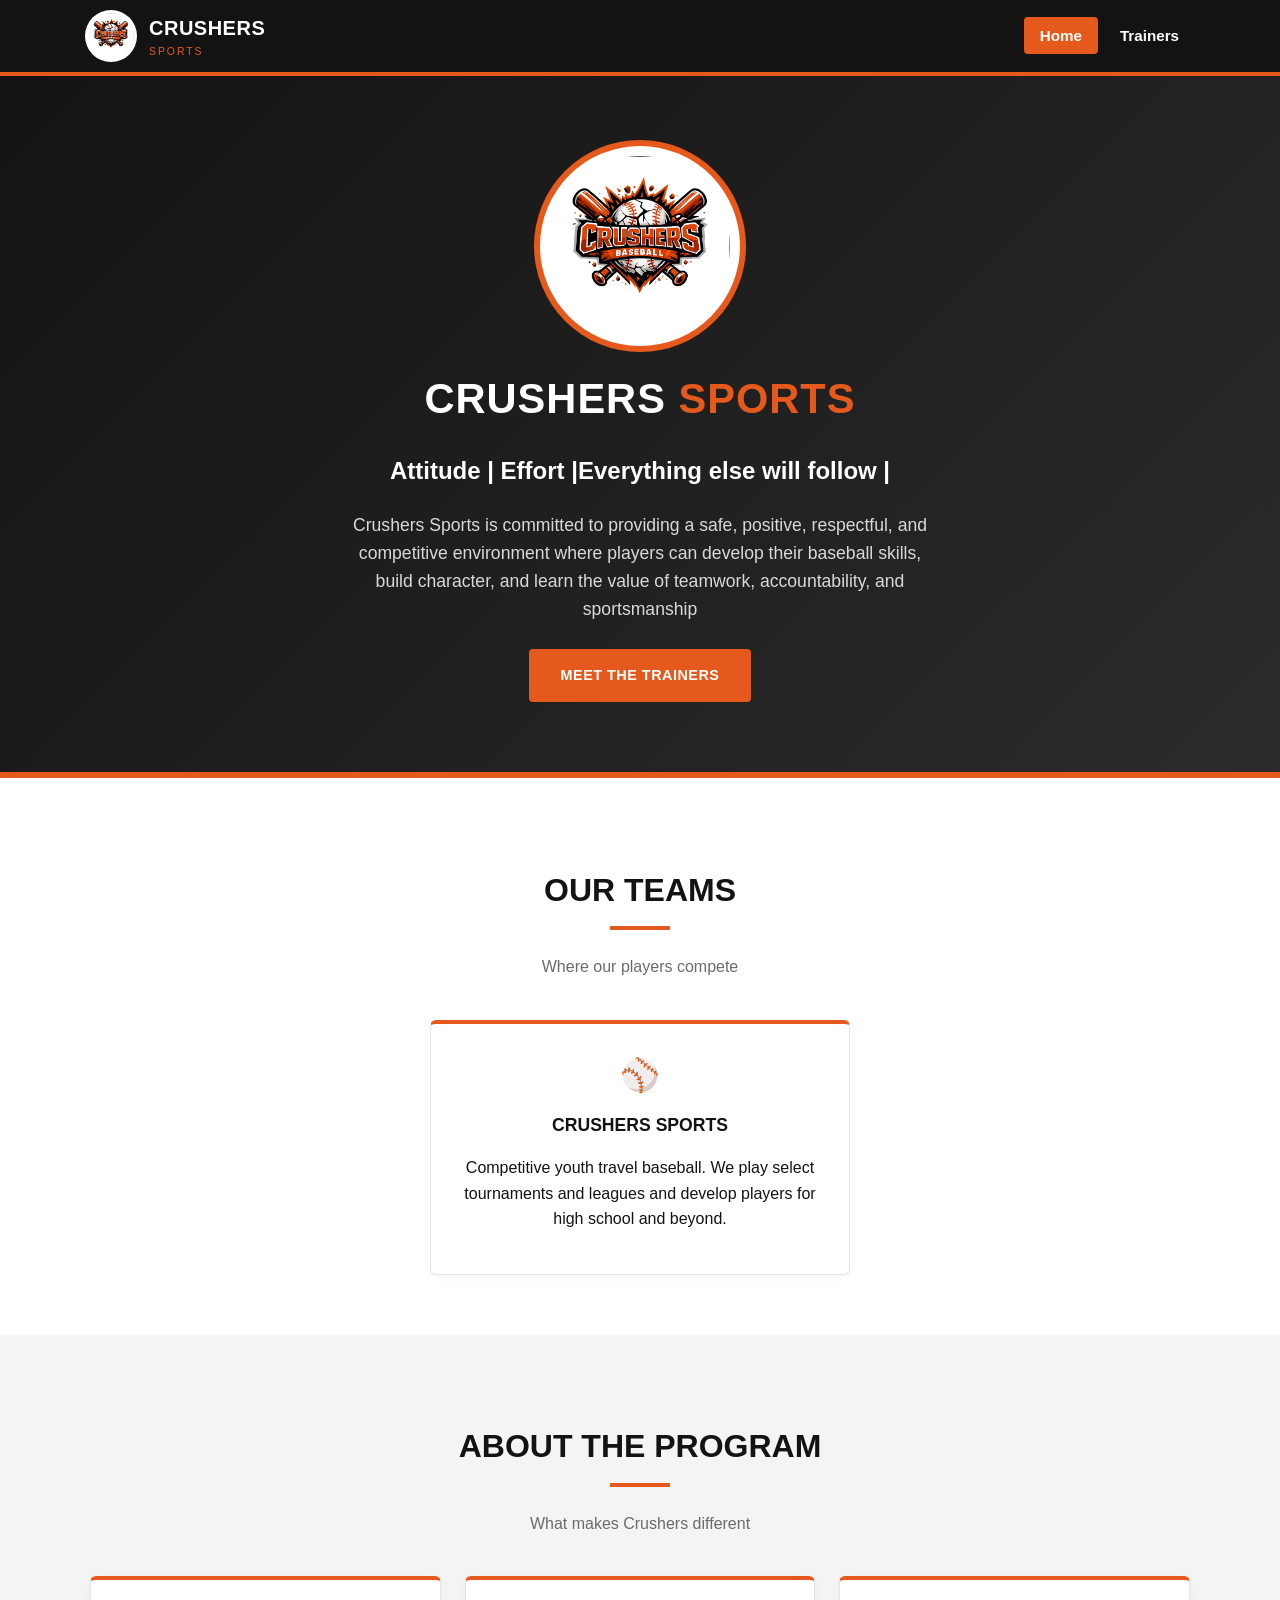
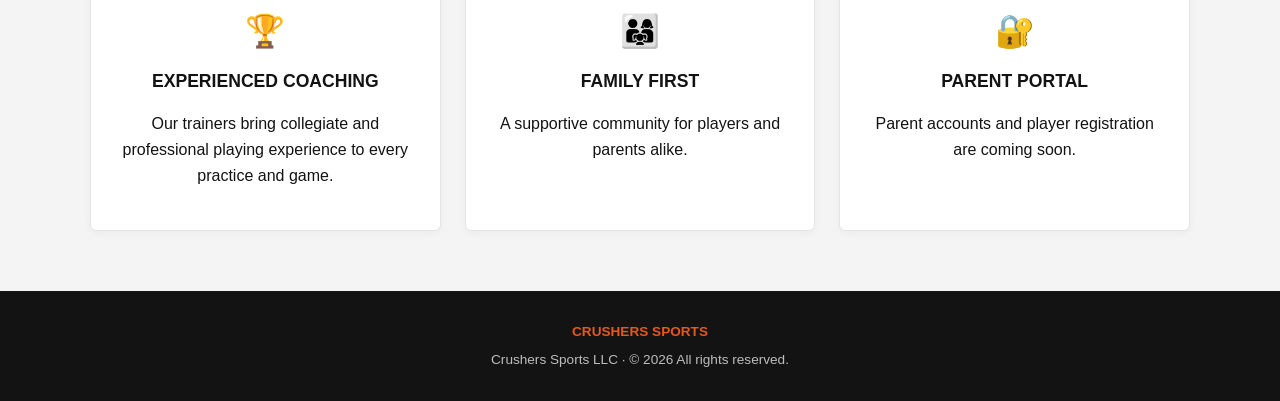
==== index.html @ 7b1caec4 "Change footer brand name in index.html Updated footer brand name from 'Crushers Baseball LLC' to 'Cr" ====
<!DOCTYPE html>
<html lang="en">
<head>
<meta charset="UTF-8">
<meta name="viewport" content="width=device-width, initial-scale=1.0">
<title>Crushers Sports | Home</title>
<link rel="stylesheet" href="css/style.css">
<link rel="icon" href="img/logo.jpg">
</head>
<body>
<header class="site-header">
  <div class="nav-wrap">
    <a href="index.html" class="brand">
      <img src="img/logo.jpg" alt="Crushers logo">
      <div class="brand-text">Crushers<span>Sports</span></div>
    </a>
    <nav class="main-nav"><ul>
      <li><a href="index.html" class="active">Home</a></li>
      <li><a href="trainers.html">Trainers</a></li>
    </ul></nav>
  </div>
</header>

<main>
<section class="hero">
  <img class="hero-logo" src="img/logo.jpg" alt="Crushers Baseball logo">
  <h1>Crushers <span>Sports</span></h1>
  <h2>Attitude | Effort |<span>Everything else will follow |</span></h2>
  <p>Crushers Sports is committed to providing a safe, positive, respectful, and competitive environment where players can develop their baseball skills, build character, and learn the value of teamwork, accountability, and sportsmanship</p>
  <div class="hero-actions">
    <a href="trainers.html" class="btn btn-primary">Meet the Trainers</a>
  </div>
</section>

<section>
  <div class="section-inner">
    <div class="section-title"><h2>Our Teams</h2><p>Where our players compete</p></div>
    <div class="grid-3" style="grid-template-columns: 1fr; max-width: 420px; margin: 0 auto;">
      <div class="card">
        <div class="icon">⚾</div>
        <h3>Crushers Sports</h3>
        <p>Competitive youth travel baseball. We play select tournaments and leagues and develop players for high school and beyond.</p>
      </div>
    </div>
  </div>
</section>

<section class="about-alt">
  <div class="section-inner">
    <div class="section-title"><h2>About the Program</h2><p>What makes Crushers different</p></div>
    <div class="grid-3">
      <div class="card"><div class="icon">🏆</div><h3>Experienced Coaching</h3><p>Our trainers bring collegiate and professional playing experience to every practice and game.</p></div>
      <div class="card"><div class="icon">👨‍👩‍👧</div><h3>Family First</h3><p>A supportive community for players and parents alike.</p></div>
      <div class="card"><div class="icon">🔐</div><h3>Parent Portal</h3><p>Parent accounts and player registration are coming soon.</p></div>
    </div>
  </div>
</section>

</main>

<footer>
  <div class="footer-brand">Crushers Sports</div>
  <div>Crushers Sports LLC &middot; &copy; 2026 All rights reserved.</div>
</footer>

</body>
</html>
---- css/style.css ----
:root {
  --crushers-orange: #e6591c;
  --crushers-orange-dark: #c2410c;
  --crushers-black: #131313;
  --crushers-charcoal: #1f1f1f;
  --crushers-white: #ffffff;
  --crushers-gray: #6b6b6b;
  --crushers-light-gray: #f4f4f4;
}

* { box-sizing: border-box; }

body {
  margin: 0;
  font-family: 'Segoe UI', Arial, Helvetica, sans-serif;
  color: var(--crushers-black);
  background: var(--crushers-white);
  line-height: 1.6;
}

a { text-decoration: none; color: inherit; }

img { max-width: 100%; display: block; }

/* ---------- Header / Nav ---------- */
.site-header {
  background: var(--crushers-black);
  border-bottom: 4px solid var(--crushers-orange);
  position: sticky;
  top: 0;
  z-index: 100;
}

.nav-wrap {
  max-width: 1150px;
  margin: 0 auto;
  display: flex;
  align-items: center;
  justify-content: space-between;
  padding: 10px 20px;
}

.brand {
  display: flex;
  align-items: center;
  gap: 12px;
}

.brand img {
  height: 52px;
  width: 52px;
  object-fit: contain;
  background: var(--crushers-white);
  border-radius: 50%;
  padding: 3px;
}

.brand-text {
  color: var(--crushers-white);
  font-weight: 800;
  font-size: 1.25rem;
  letter-spacing: 0.5px;
  text-transform: uppercase;
}

.brand-text span {
  display: block;
  font-size: 0.65rem;
  font-weight: 500;
  color: var(--crushers-orange);
  letter-spacing: 2px;
}

nav.main-nav ul {
  list-style: none;
  display: flex;
  gap: 6px;
  margin: 0;
  padding: 0;
}

nav.main-nav a {
  color: var(--crushers-white);
  font-weight: 600;
  padding: 10px 16px;
  border-radius: 4px;
  font-size: 0.95rem;
  transition: background 0.2s, color 0.2s;
}

nav.main-nav a:hover,
nav.main-nav a.active {
  background: var(--crushers-orange);
  color: var(--crushers-white);
}

.nav-toggle { display: none; }

/* ---------- Hero ---------- */
.hero {
  background: linear-gradient(135deg, var(--crushers-black) 0%, #2b2b2b 100%);
  color: var(--crushers-white);
  padding: 70px 20px;
  text-align: center;
  position: relative;
  overflow: hidden;
  border-bottom: 6px solid var(--crushers-orange);
}

.hero img.hero-logo {
  height: 200px;
  width: 200px;
  object-fit: contain;
  margin: 0 auto 20px;
  background: var(--crushers-white);
  border-radius: 50%;
  padding: 10px;
  box-shadow: 0 0 0 6px var(--crushers-orange);
}

.hero h1 {
  font-size: 2.6rem;
  margin: 10px 0 6px;
  text-transform: uppercase;
  letter-spacing: 1px;
}

.hero h1 span { color: var(--crushers-orange); }

.hero p {
  max-width: 600px;
  margin: 0 auto 26px;
  color: #d9d9d9;
  font-size: 1.1rem;
}

.btn {
  display: inline-block;
  padding: 13px 30px;
  border-radius: 4px;
  font-weight: 700;
  text-transform: uppercase;
  letter-spacing: 0.5px;
  font-size: 0.9rem;
  border: 2px solid transparent;
  cursor: pointer;
  transition: transform 0.15s, background 0.2s, color 0.2s;
}

.btn:hover { transform: translateY(-2px); }

.btn-primary {
  background: var(--crushers-orange);
  color: var(--crushers-white);
}

.btn-primary:hover { background: var(--crushers-orange-dark); }

.btn-outline {
  background: transparent;
  border-color: var(--crushers-white);
  color: var(--crushers-white);
  margin-left: 10px;
}

.btn-outline:hover {
  background: var(--crushers-white);
  color: var(--crushers-black);
}

.hero-actions { margin-top: 10px; }

/* ---------- Sections ---------- */
section { padding: 60px 20px; }

.section-inner {
  max-width: 1100px;
  margin: 0 auto;
}

.section-title {
  text-align: center;
  margin-bottom: 40px;
}

.section-title h2 {
  font-size: 2rem;
  text-transform: uppercase;
  margin-bottom: 8px;
  position: relative;
  display: inline-block;
}

.section-title h2::after {
  content: "";
  display: block;
  width: 60px;
  height: 4px;
  background: var(--crushers-orange);
  margin: 10px auto 0;
}

.section-title p { color: var(--crushers-gray); }

.about-alt { background: var(--crushers-light-gray); }

.grid-3 {
  display: grid;
  grid-template-columns: repeat(3, 1fr);
  gap: 24px;
}

.grid-4 {
  display: grid;
  grid-template-columns: repeat(4, 1fr);
  gap: 24px;
}

.card {
  background: var(--crushers-white);
  border: 1px solid #e5e5e5;
  border-top: 4px solid var(--crushers-orange);
  border-radius: 6px;
  padding: 26px 22px;
  text-align: center;
  box-shadow: 0 2px 8px rgba(0,0,0,0.04);
}

.card h3 { margin: 8px 0; text-transform: uppercase; font-size: 1.1rem; }

.card .icon {
  font-size: 2rem;
  margin-bottom: 10px;
}

/* ---------- Trainer cards ---------- */
.trainer-card {
  background: var(--crushers-white);
  border-radius: 8px;
  overflow: hidden;
  border: 1px solid #eaeaea;
  box-shadow: 0 3px 10px rgba(0,0,0,0.06);
  text-align: center;
}

.trainer-photo {
  height: 200px;
  width: 100%;
  background: var(--crushers-black);
  display: flex;
  align-items: center;
  justify-content: center;
  color: var(--crushers-orange);
  font-size: 3rem;
  font-weight: 800;
}

.trainer-info { padding: 20px; }

.trainer-info h3 {
  margin: 0 0 4px;
  text-transform: uppercase;
  font-size: 1.05rem;
}

.trainer-role {
  color: var(--crushers-orange);
  font-weight: 700;
  font-size: 0.82rem;
  text-transform: uppercase;
  letter-spacing: 0.5px;
  margin-bottom: 10px;
}

.trainer-bio {
  color: var(--crushers-gray);
  font-size: 0.92rem;
}

/* ---------- CTA band ---------- */
.cta-band {
  background: var(--crushers-orange);
  color: var(--crushers-white);
  text-align: center;
  padding: 50px 20px;
}

.cta-band h2 { margin-top: 0; text-transform: uppercase; }

.cta-band .btn-outline {
  border-color: var(--crushers-white);
}

/* ---------- Forms ---------- */
.form-page {
  max-width: 460px;
  margin: 60px auto;
  padding: 0 20px;
}

.form-card {
  background: var(--crushers-white);
  border: 1px solid #e5e5e5;
  border-top: 6px solid var(--crushers-orange);
  border-radius: 8px;
  padding: 36px 32px;
  box-shadow: 0 4px 16px rgba(0,0,0,0.06);
}

.form-card h1 {
  text-align: center;
  text-transform: uppercase;
  font-size: 1.5rem;
  margin-top: 0;
}

.form-card p.subtitle {
  text-align: center;
  color: var(--crushers-gray);
  margin-top: -6px;
  margin-bottom: 24px;
  font-size: 0.92rem;
}

.form-group { margin-bottom: 16px; }

.form-row {
  display: grid;
  grid-template-columns: 1fr 1fr;
  gap: 14px;
}

label {
  display: block;
  font-weight: 600;
  font-size: 0.85rem;
  margin-bottom: 6px;
  text-transform: uppercase;
  letter-spacing: 0.3px;
}

input[type="text"],
input[type="email"],
input[type="password"] {
  width: 100%;
  padding: 11px 12px;
  border: 1px solid #d0d0d0;
  border-radius: 4px;
  font-size: 0.95rem;
}

input:focus {
  outline: none;
  border-color: var(--crushers-orange);
  box-shadow: 0 0 0 3px rgba(230, 89, 28, 0.15);
}

.checkbox-row {
  display: flex;
  align-items: center;
  gap: 8px;
  font-size: 0.88rem;
  margin-bottom: 20px;
}

.checkbox-row input { width: auto; }

.form-card button.btn {
  width: 100%;
  font-size: 0.95rem;
  padding: 13px;
}

.form-footer {
  text-align: center;
  margin-top: 18px;
  font-size: 0.9rem;
  color: var(--crushers-gray);
}

.form-footer a {
  color: var(--crushers-orange);
  font-weight: 700;
}

/* ---------- Flash messages ---------- */
.flash-list {
  max-width: 460px;
  margin: 24px auto 0;
  padding: 0 20px;
}

.flash {
  padding: 12px 16px;
  border-radius: 4px;
  margin-bottom: 10px;
  font-size: 0.9rem;
  font-weight: 600;
}

.flash-success {
  background: #e6f7ec;
  color: #157347;
  border: 1px solid #b6e3c6;
}

.flash-error {
  background: #fdeceb;
  color: #b3261e;
  border: 1px solid #f3bdb8;
}

/* ---------- Dashboard ---------- */
.dashboard-box {
  max-width: 600px;
  margin: 70px auto;
  padding: 0 20px;
  text-align: center;
}

.dashboard-box .card { border-top-width: 6px; padding: 46px 30px; }

.dashboard-box h1 { text-transform: uppercase; margin-top: 10px; }

/* ---------- Footer ---------- */
footer {
  background: var(--crushers-black);
  color: #bdbdbd;
  text-align: center;
  padding: 30px 20px;
  font-size: 0.85rem;
}

footer .footer-brand {
  color: var(--crushers-orange);
  font-weight: 800;
  text-transform: uppercase;
  margin-bottom: 6px;
}

/* ---------- Responsive ---------- */
@media (max-width: 800px) {
  .grid-3, .grid-4 { grid-template-columns: 1fr 1fr; }
  .form-row { grid-template-columns: 1fr; }
}

@media (max-width: 600px) {
  nav.main-nav ul { flex-wrap: wrap; justify-content: center; }
  .grid-3, .grid-4 { grid-template-columns: 1fr; }
  .hero h1 { font-size: 1.9rem; }
  .nav-wrap { flex-direction: column; gap: 10px; }
}

/* ---------- Static-site additions ---------- */
.hidden { display: none !important; }
.form-msg { max-width: 460px; margin: 0 auto 16px; }
.player-list { list-style: none; padding: 0; margin: 16px 0; text-align: left; }
.player-list li {
  display: flex; justify-content: space-between; align-items: center;
  padding: 10px 14px; border: 1px solid #e5e5e5; border-radius: 4px; margin-bottom: 8px;
}
.btn-small { padding: 6px 12px; font-size: 0.75rem; }
.btn-danger { background: transparent; border-color: #b3261e; color: #b3261e; }
.consent { font-size: 0.85rem; margin-bottom: 18px; display: flex; gap: 8px; align-items: flex-start; }
.consent input { width: auto; margin-top: 4px; }
.dashboard-box .form-group { text-align: left; }
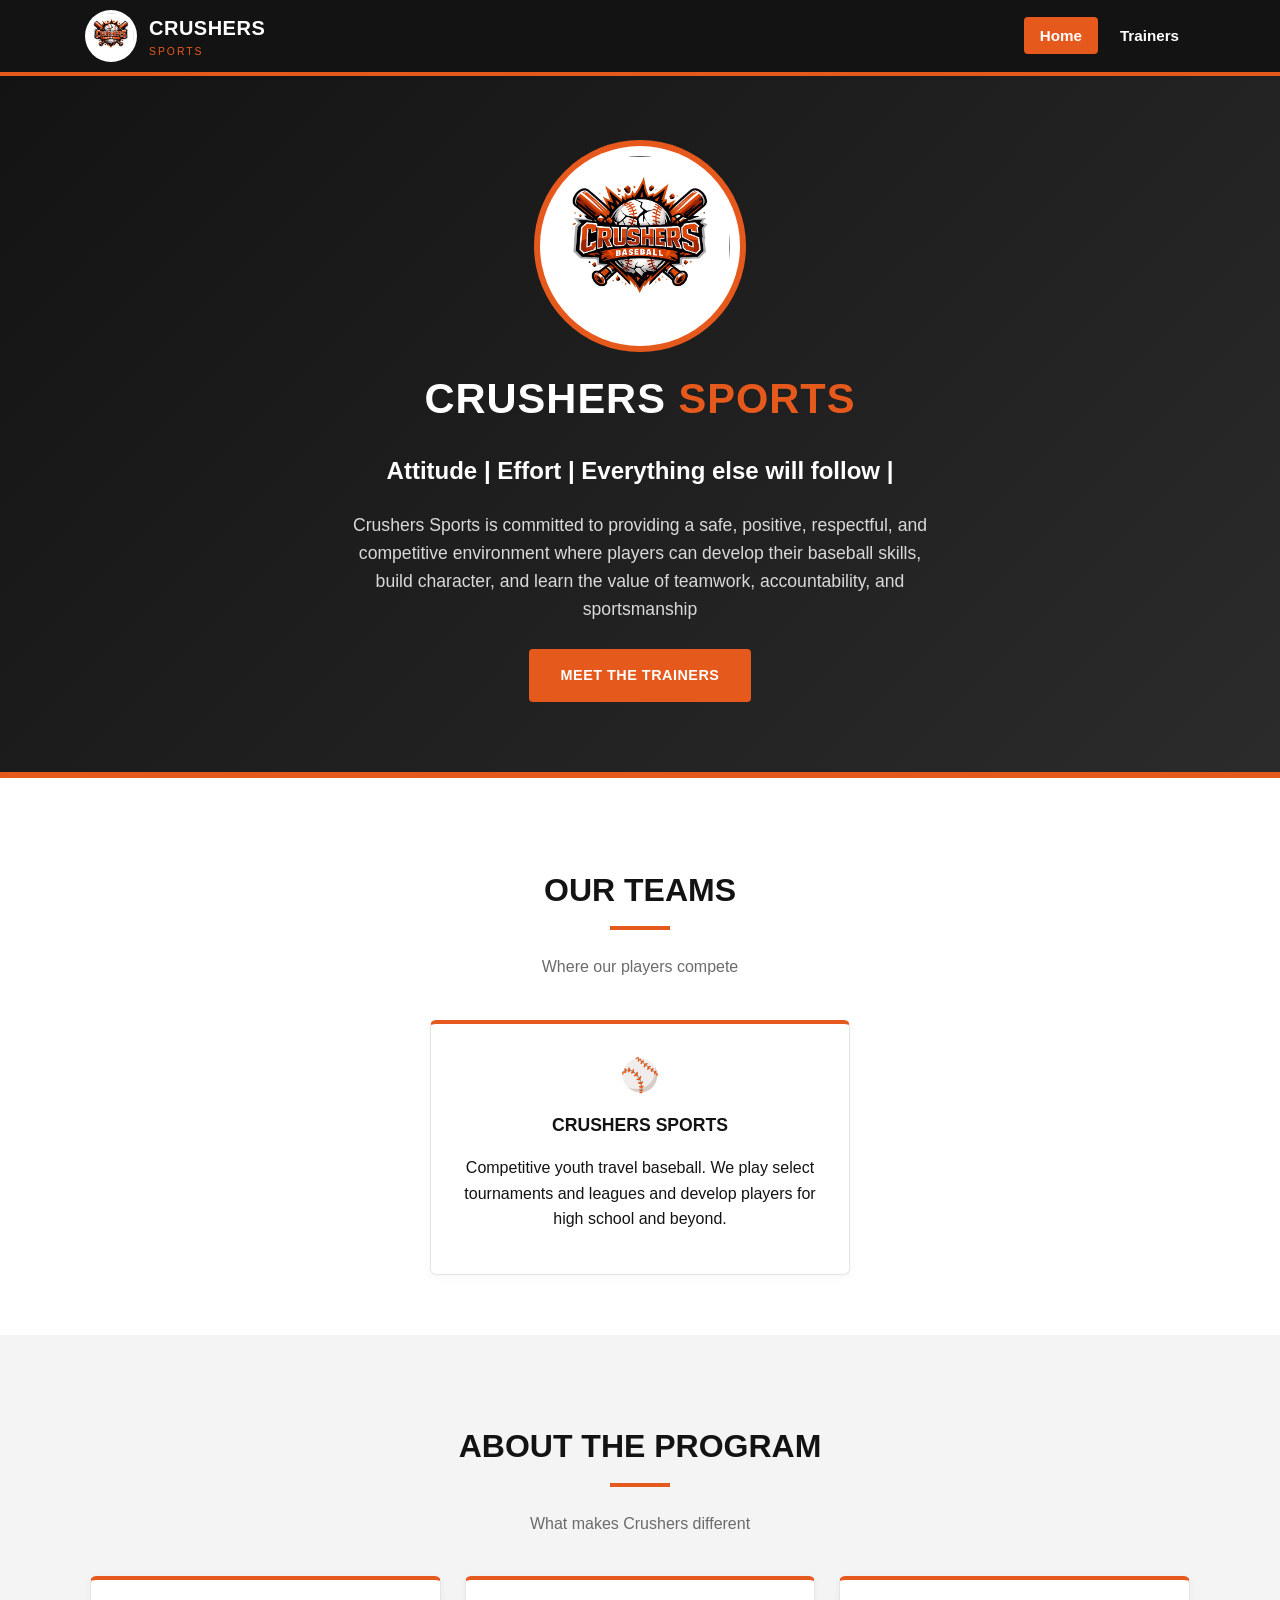
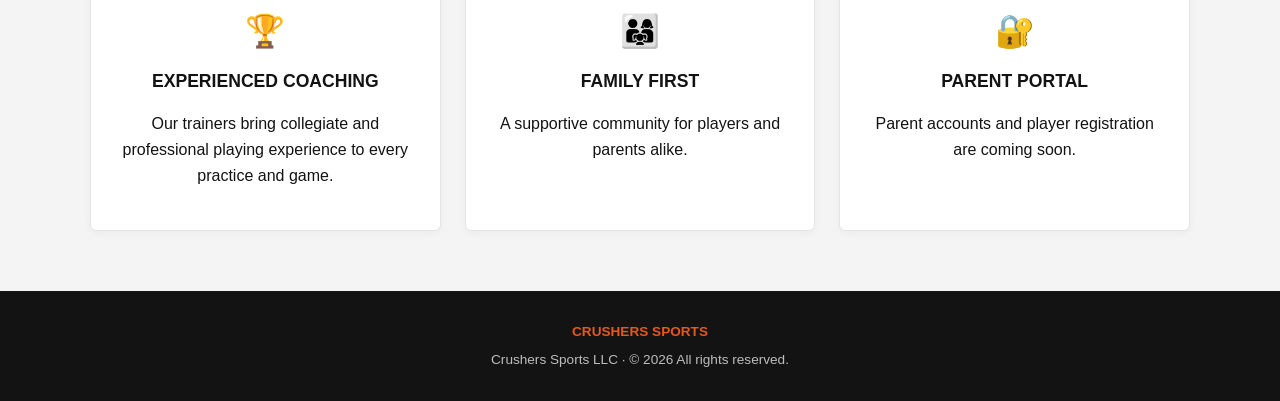
==== commit e54e5acd: "Fix spacing in the hero section subtitle" ====
--- a/index.html
+++ b/index.html
@@ -25,7 +25,7 @@
 <section class="hero">
   <img class="hero-logo" src="img/logo.jpg" alt="Crushers Baseball logo">
   <h1>Crushers <span>Sports</span></h1>
-  <h2>Attitude | Effort |<span>Everything else will follow |</span></h2>
+  <h2>Attitude | Effort | <span>Everything else will follow |</span></h2>
   <p>Crushers Sports is committed to providing a safe, positive, respectful, and competitive environment where players can develop their baseball skills, build character, and learn the value of teamwork, accountability, and sportsmanship</p>
   <div class="hero-actions">
     <a href="trainers.html" class="btn btn-primary">Meet the Trainers</a>
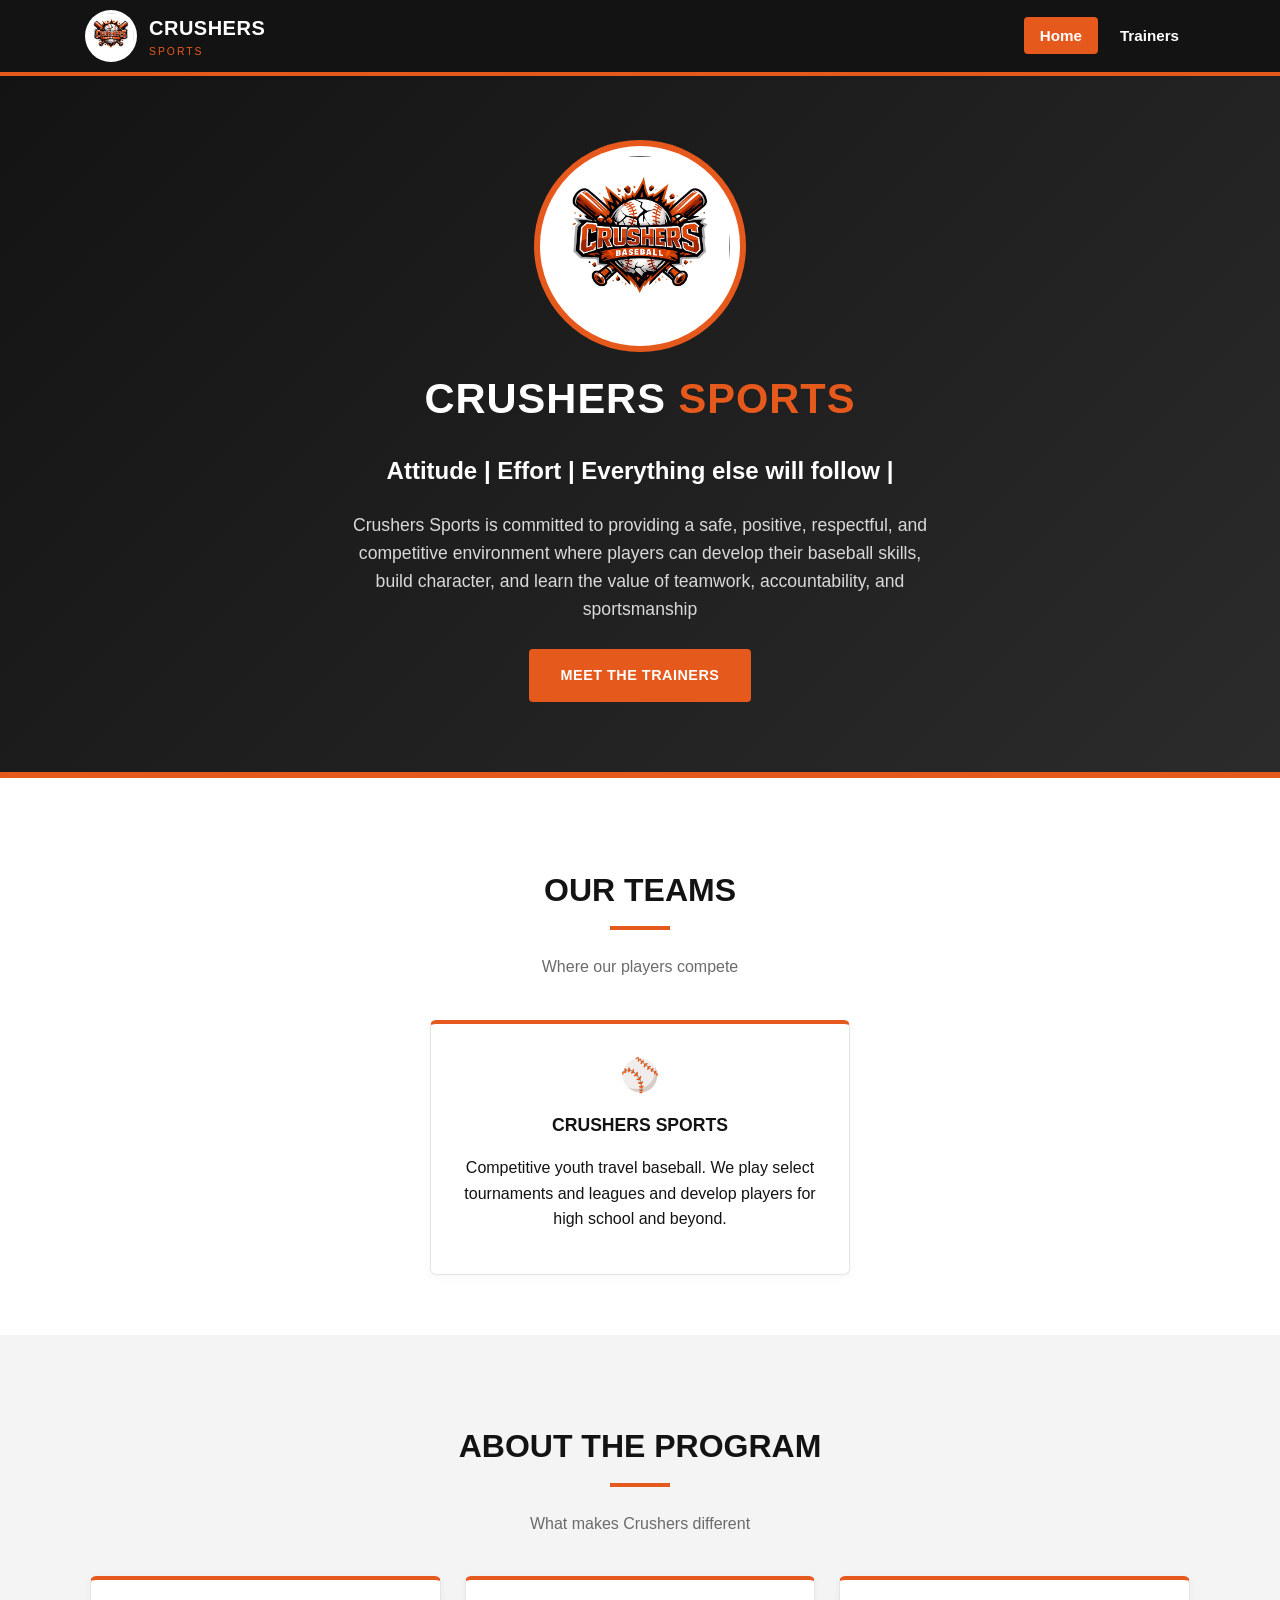
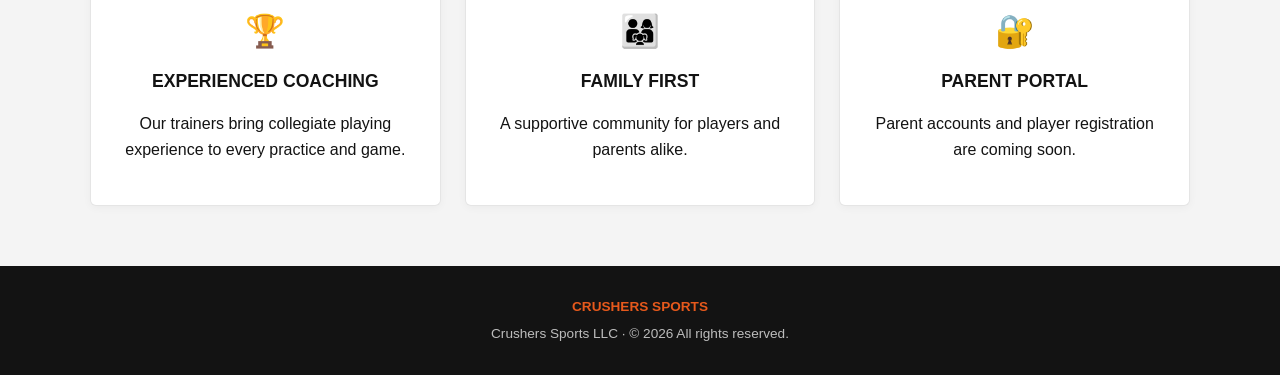
==== commit 78fc57a2: "Clarify coaching experience in about section Updated coaching experience description for clarity." ====
--- a/index.html
+++ b/index.html
@@ -49,7 +49,7 @@
   <div class="section-inner">
     <div class="section-title"><h2>About the Program</h2><p>What makes Crushers different</p></div>
     <div class="grid-3">
-      <div class="card"><div class="icon">🏆</div><h3>Experienced Coaching</h3><p>Our trainers bring collegiate and professional playing experience to every practice and game.</p></div>
+      <div class="card"><div class="icon">🏆</div><h3>Experienced Coaching</h3><p>Our trainers bring collegiate playing experience to every practice and game.</p></div>
       <div class="card"><div class="icon">👨‍👩‍👧</div><h3>Family First</h3><p>A supportive community for players and parents alike.</p></div>
       <div class="card"><div class="icon">🔐</div><h3>Parent Portal</h3><p>Parent accounts and player registration are coming soon.</p></div>
     </div>
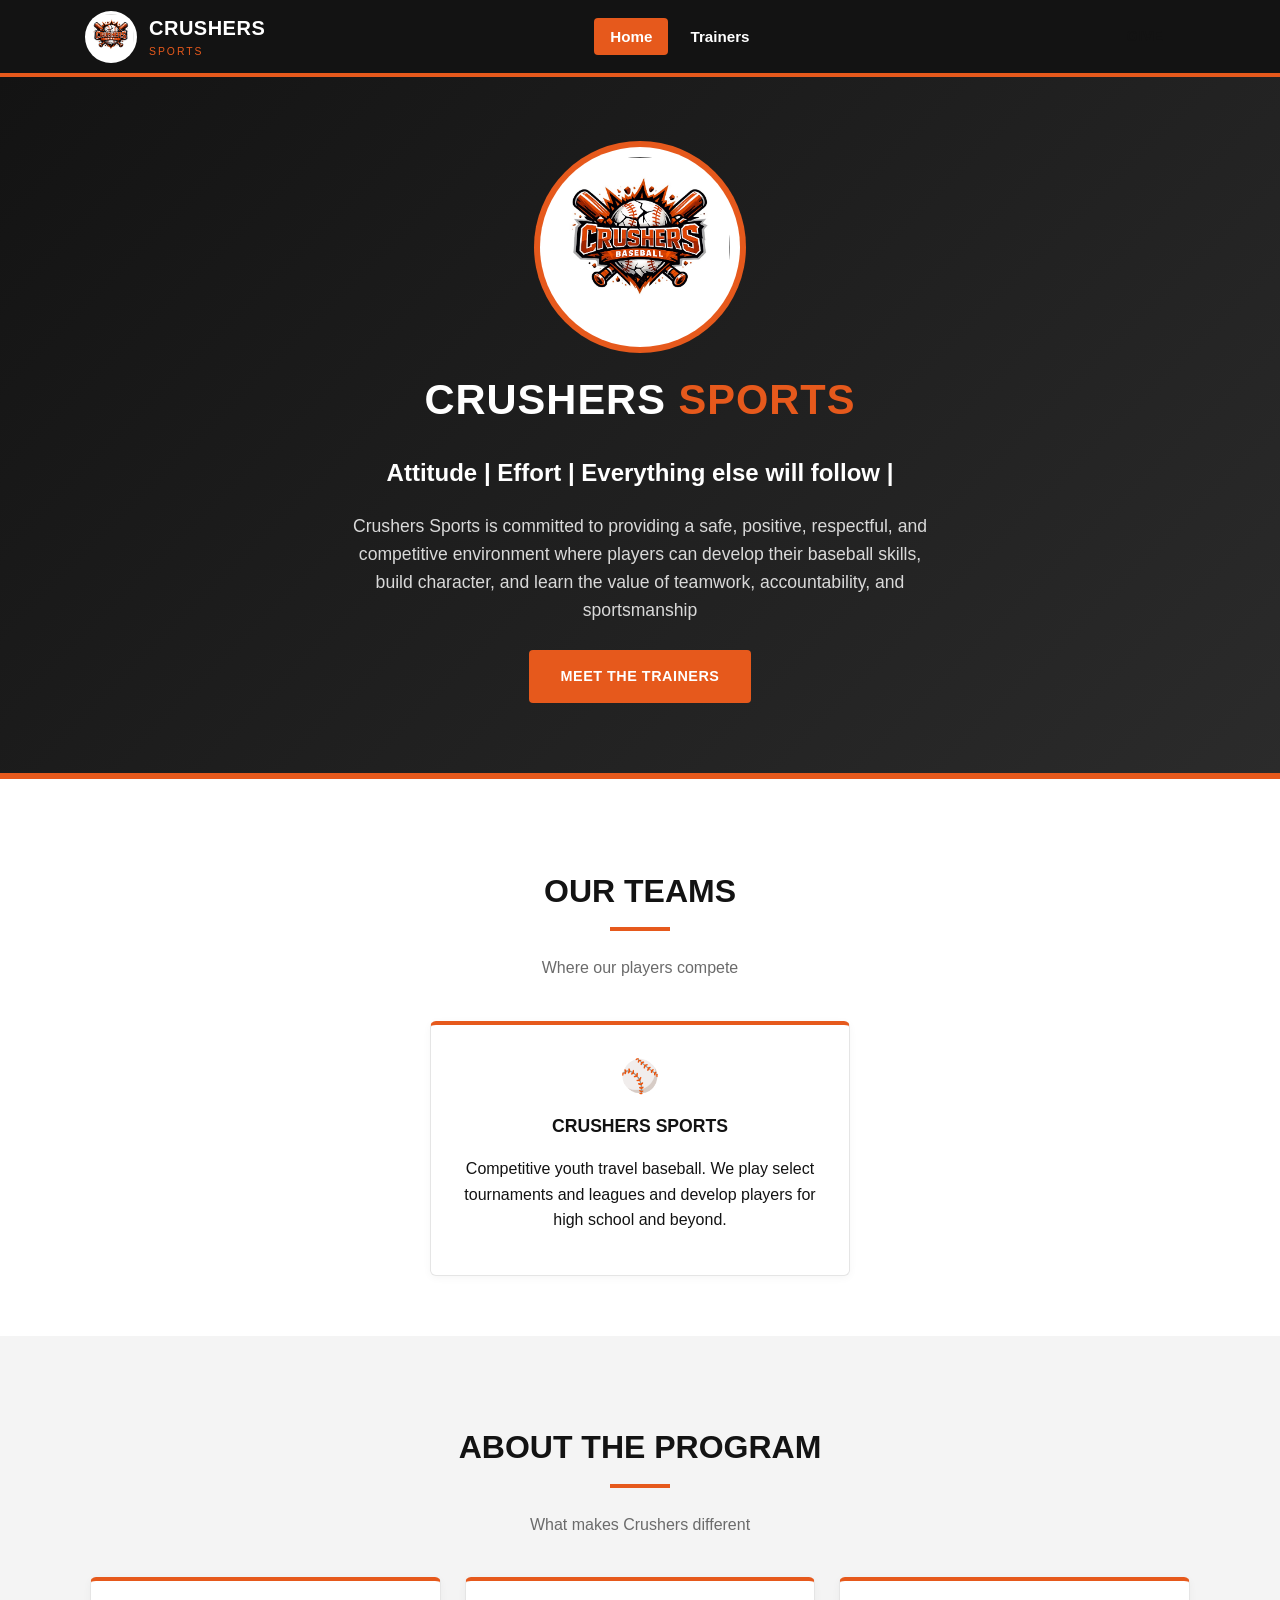
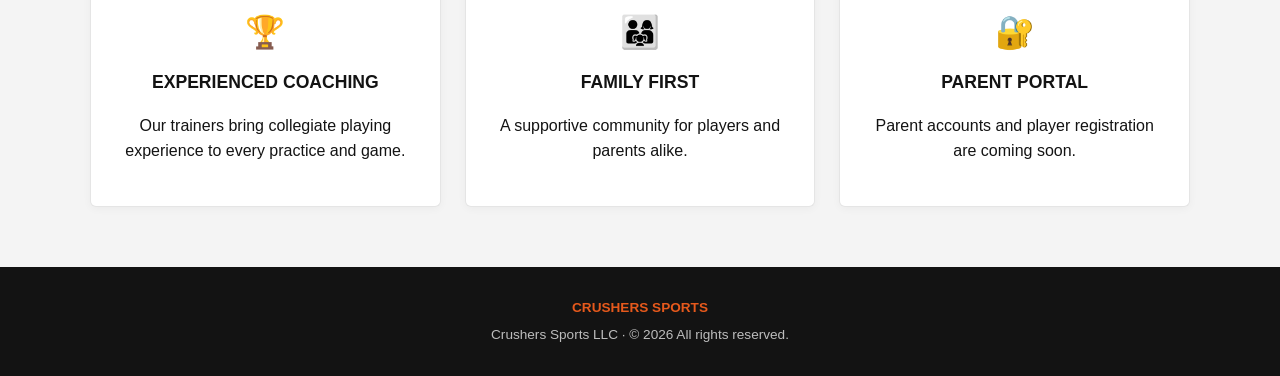
==== commit 9a40d067: "Add 'Give' button to the navigation" ====
--- a/index.html
+++ b/index.html
@@ -18,6 +18,7 @@
       <li><a href="index.html" class="active">Home</a></li>
       <li><a href="trainers.html">Trainers</a></li>
     </ul></nav>
+    <a class="btn btn-give" href="donate.html">Give</a>
   </div>
 </header>
 
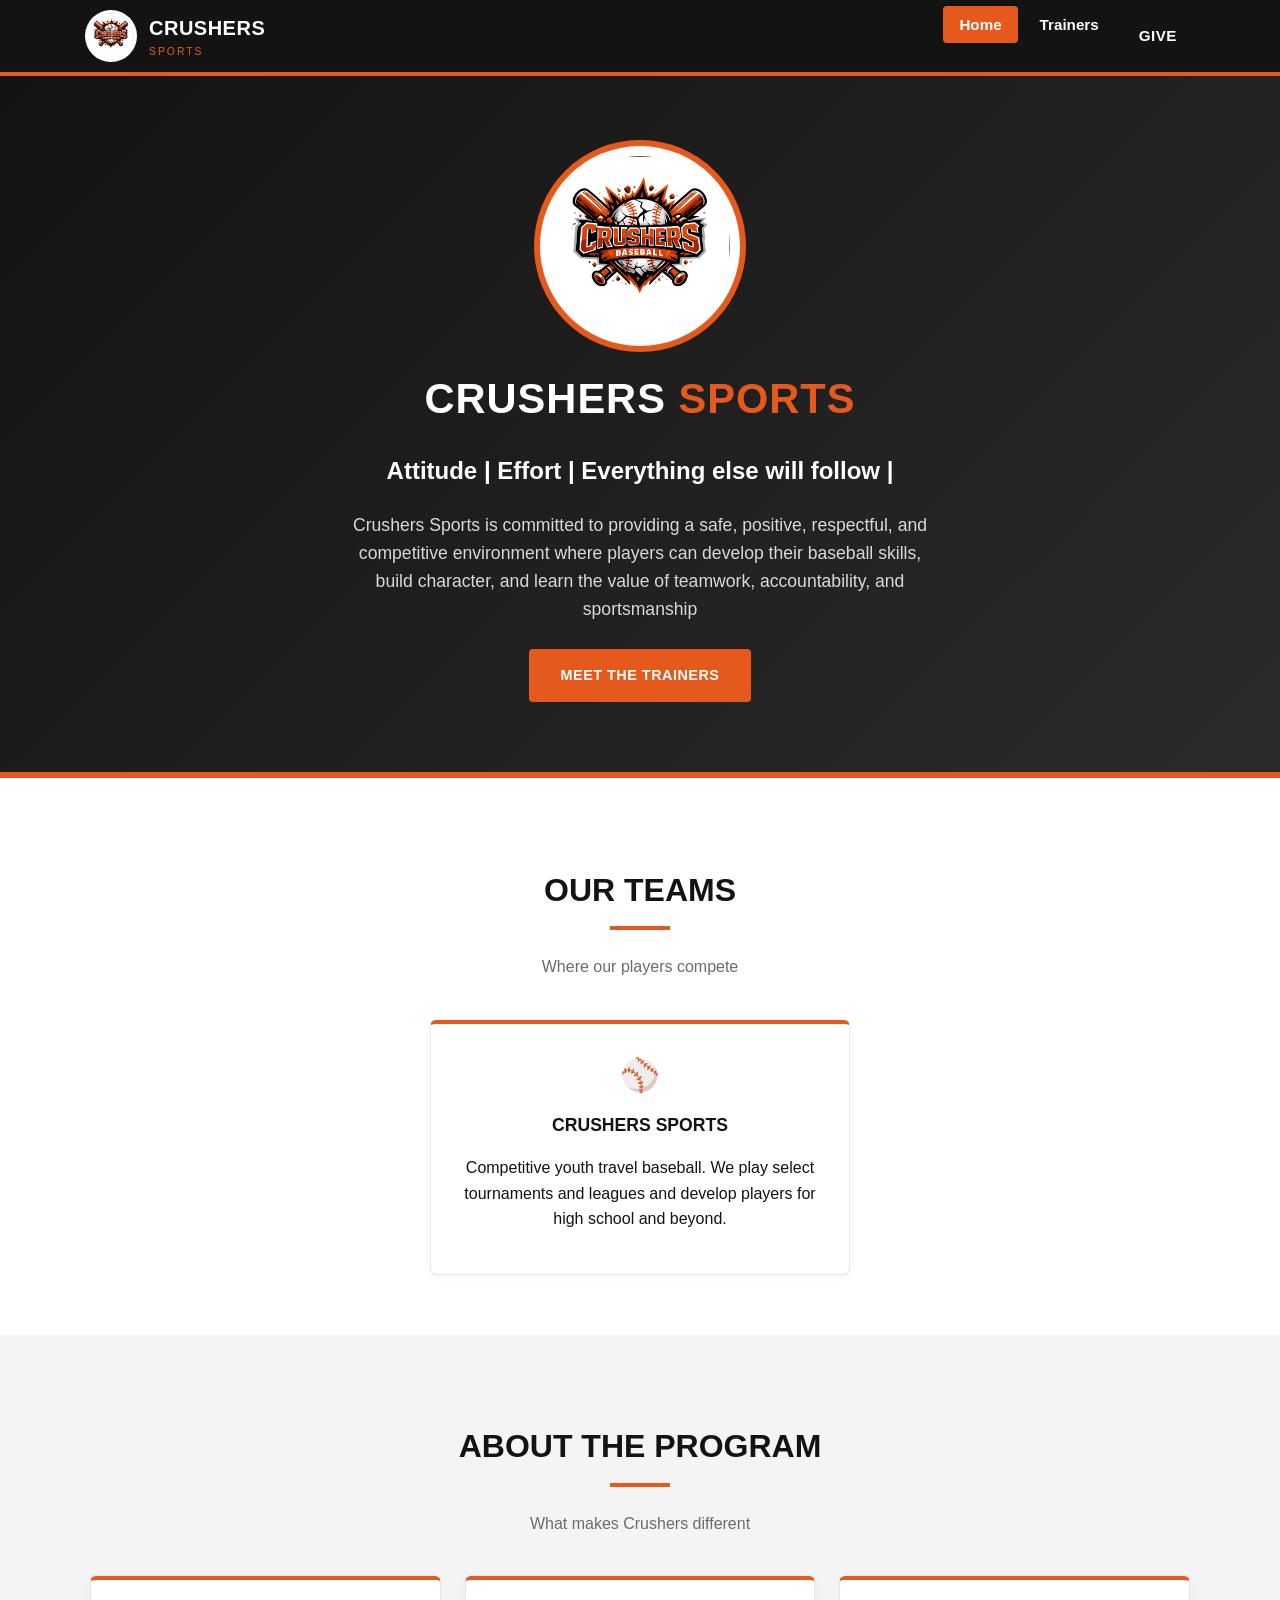
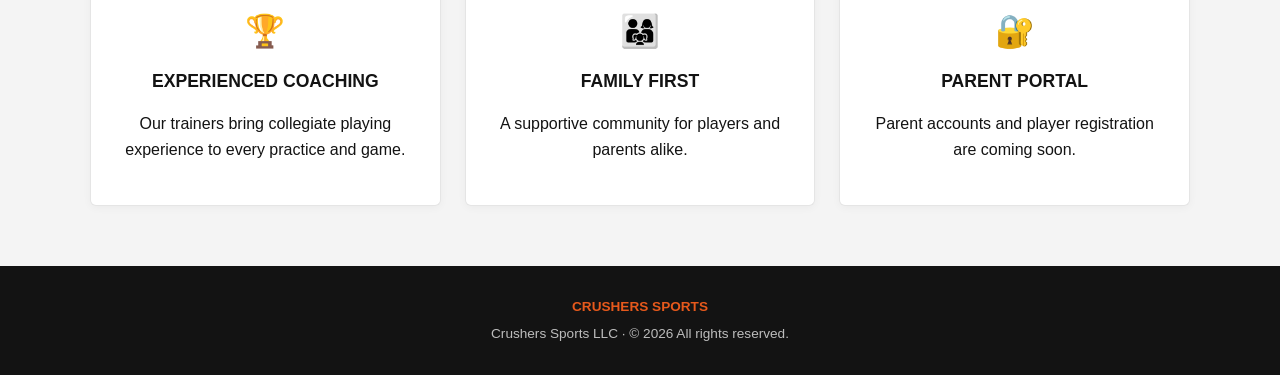
==== commit 8b18e932: "Remove duplicate 'Give' button from index.html" ====
--- a/index.html
+++ b/index.html
@@ -17,8 +17,8 @@
     <nav class="main-nav"><ul>
       <li><a href="index.html" class="active">Home</a></li>
       <li><a href="trainers.html">Trainers</a></li>
+      <a class="btn btn-give" href="donate.html">Give</a>
     </ul></nav>
-    <a class="btn btn-give" href="donate.html">Give</a>
   </div>
 </header>
 
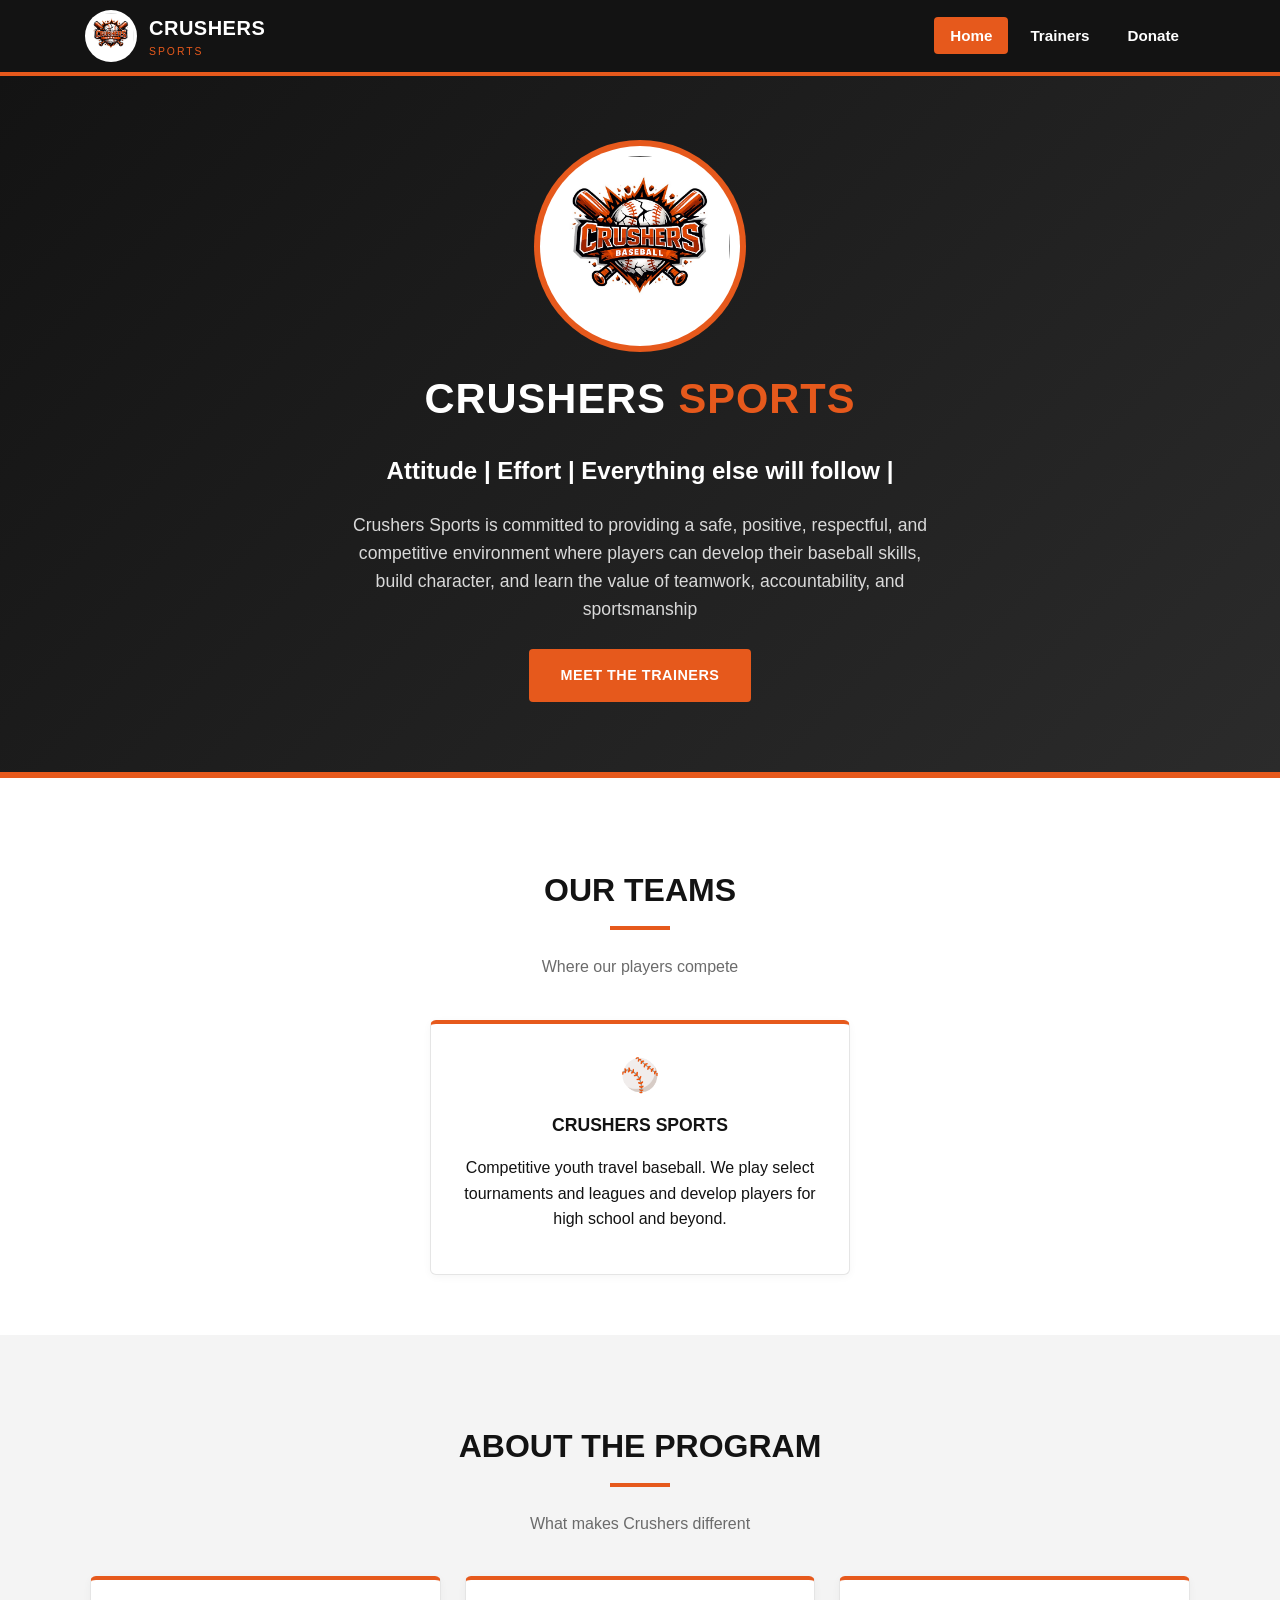
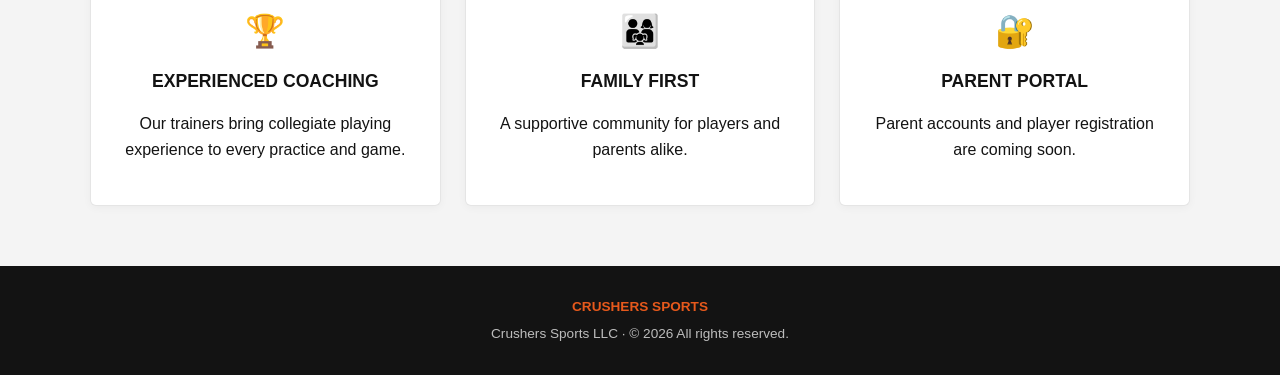
==== commit 395e627f: "Replace donate link with list item in navigation" ====
--- a/index.html
+++ b/index.html
@@ -17,7 +17,7 @@
     <nav class="main-nav"><ul>
       <li><a href="index.html" class="active">Home</a></li>
       <li><a href="trainers.html">Trainers</a></li>
-      <a class="btn btn-give" href="donate.html">Give</a>
+      <li><a href="">Donate</a></li>
     </ul></nav>
   </div>
 </header>
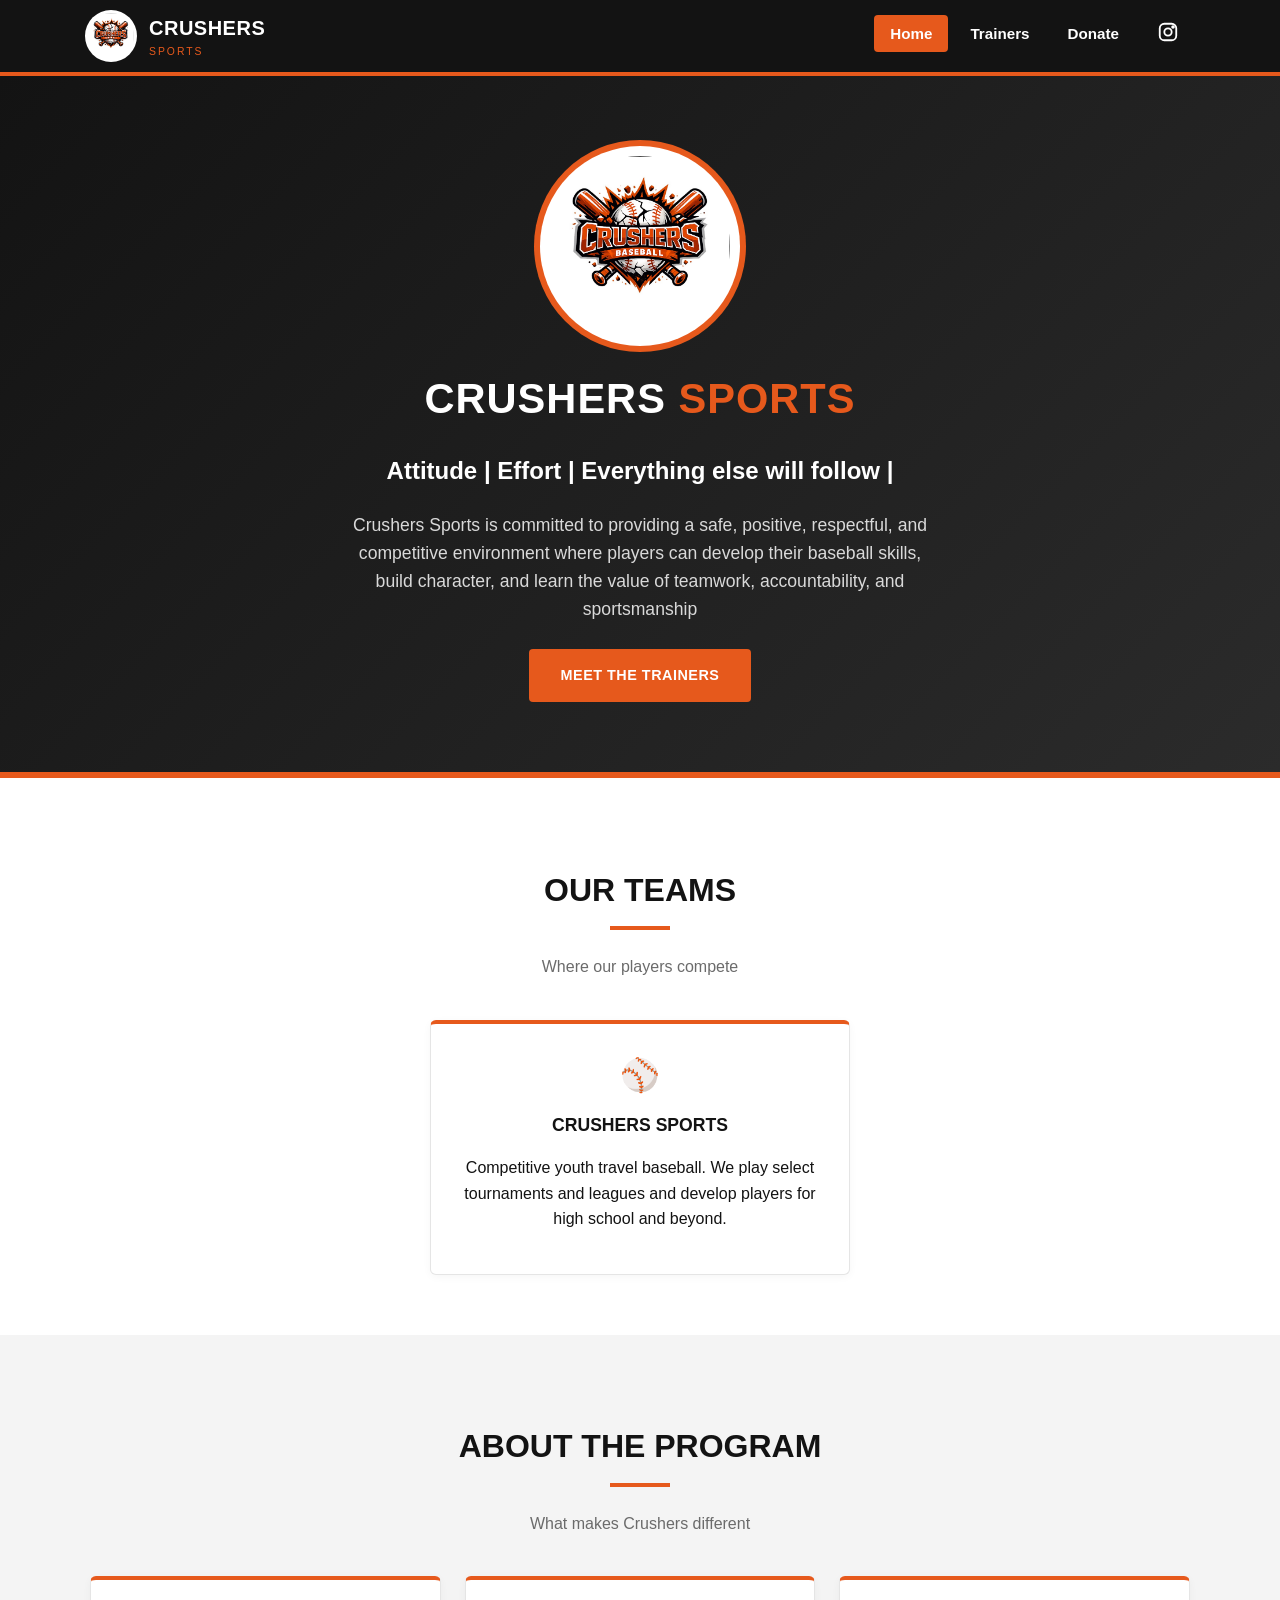
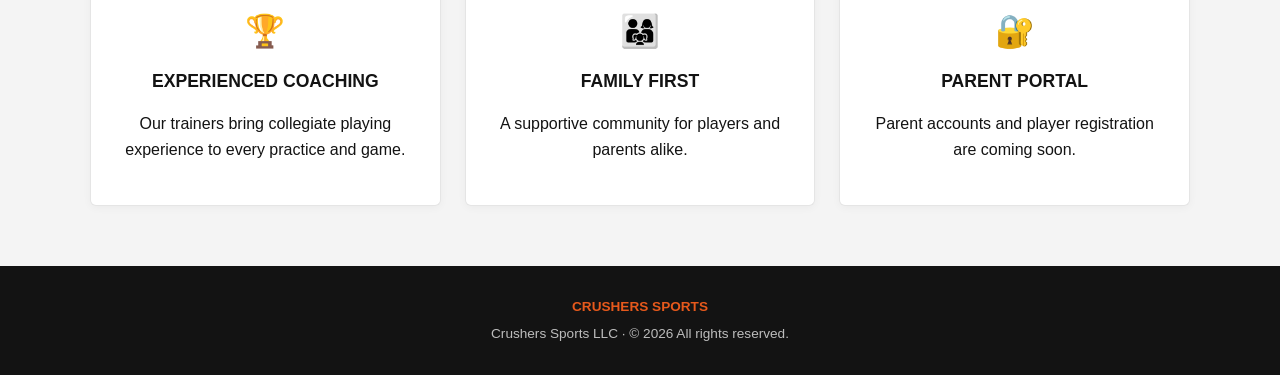
==== commit 0f65907e: "Add Instagram link to navigation menu" ====
--- a/index.html
+++ b/index.html
@@ -17,8 +17,8 @@
     <nav class="main-nav"><ul>
       <li><a href="index.html" class="active">Home</a></li>
       <li><a href="trainers.html">Trainers</a></li>
-      <li><a href="">Donate</a></li>
-    </ul></nav>
+      <li><a href="mailto:donate@crusherssports.org?subject=Donation%20to%20the%20Crushers">Donate</a></li>
+      <li><a href="https://www.instagram.com/crusherssports/" class="nav-instagram" target="_blank" rel="noopener" aria-label="Crushers on Instagram"><svg viewBox="0 0 24 24" width="22" height="22" fill="none" stroke="currentColor" stroke-width="2"><rect x="3" y="3" width="18" height="18" rx="5"/><circle cx="12" cy="12" r="4"/><circle cx="17.5" cy="6.5" r="1" fill="currentColor"/></svg></a></li>    </ul></nav>
   </div>
 </header>
 
--- a/css/style.css
+++ b/css/style.css
@@ -464,3 +464,102 @@
 .consent { font-size: 0.85rem; margin-bottom: 18px; display: flex; gap: 8px; align-items: flex-start; }
 .consent input { width: auto; margin-top: 4px; }
 .dashboard-box .form-group { text-align: left; }
+
+/* ---------- Donate page ---------- */
+.donate-hero {
+  background: linear-gradient(rgba(19,19,19,0.55), rgba(19,19,19,0.55)), url("../img/donate-hero.jpg") center 35% / cover no-repeat;
+  border-bottom: 6px solid var(--crushers-orange);
+  min-height: 380px;
+  display: flex;
+  align-items: center;
+  justify-content: center;
+}
+.donate-hero .section-title { margin-bottom: 0; }
+.donate-hero .section-title h2 { text-transform: none; color: var(--crushers-white); text-shadow: 0 2px 8px rgba(0,0,0,0.5); }
+.donate-hero .section-title { padding: 0 10px; }
+.donate-grid { align-items: start; }
+.donate-card .btn { margin: 6px 0 4px; font-size: 1rem; padding: 14px 40px; }
+
+.sponsor-grid {
+  display: grid;
+  grid-template-columns: 1fr 1fr;
+  gap: 12px;
+  margin-top: 16px;
+}
+.sponsor-slot {
+  height: 80px;
+  border: 2px dashed #d0d0d0;
+  border-radius: 6px;
+  display: flex;
+  align-items: center;
+  justify-content: center;
+  color: var(--crushers-gray);
+  font-size: 0.85rem;
+}
+.sponsor-slot img { max-height: 64px; width: auto; }
+.sponsor-wide { grid-column: 1 / -1; }
+
+.events { text-align: left; margin-top: 16px; }
+.event-month h4 {
+  margin: 0 0 10px;
+  color: var(--crushers-orange);
+  text-transform: uppercase;
+  letter-spacing: 1px;
+  font-size: 0.85rem;
+}
+.event-month + .event-month { margin-top: 18px; }
+.event { display: flex; align-items: center; gap: 12px; margin-bottom: 10px; }
+.event img {
+  width: 72px;
+  height: 54px;
+  object-fit: cover;
+  border-radius: 4px;
+  background: var(--crushers-light-gray);
+  flex: none;
+}
+.event span { font-weight: 600; }
+.event-thumb {
+  padding: 0;
+  border: 0;
+  background: none;
+  cursor: zoom-in;
+  border-radius: 4px;
+  flex: none;
+}
+.event-thumb:hover img, .event-thumb:focus-visible img { box-shadow: 0 0 0 3px var(--crushers-orange); }
+
+.photo-viewer {
+  border: 0;
+  padding: 0;
+  background: transparent;
+  max-width: 92vw;
+  max-height: 92vh;
+  overflow: visible;
+}
+.photo-viewer::backdrop { background: rgba(0,0,0,0.8); }
+.photo-viewer img {
+  max-width: 92vw;
+  max-height: 82vh;
+  width: auto;
+  height: auto;
+  border-radius: 6px;
+}
+.photo-viewer p { color: var(--crushers-white); text-align: center; font-weight: 600; margin: 10px 0 0; }
+.photo-close {
+  position: absolute;
+  top: -14px;
+  right: -14px;
+  width: 40px;
+  height: 40px;
+  border-radius: 50%;
+  border: 0;
+  background: var(--crushers-orange);
+  color: var(--crushers-white);
+  font-size: 1.6rem;
+  line-height: 1;
+  cursor: pointer;
+}
+
+@media (max-width: 800px) {
+  .donate-grid { grid-template-columns: 1fr; }
+}
